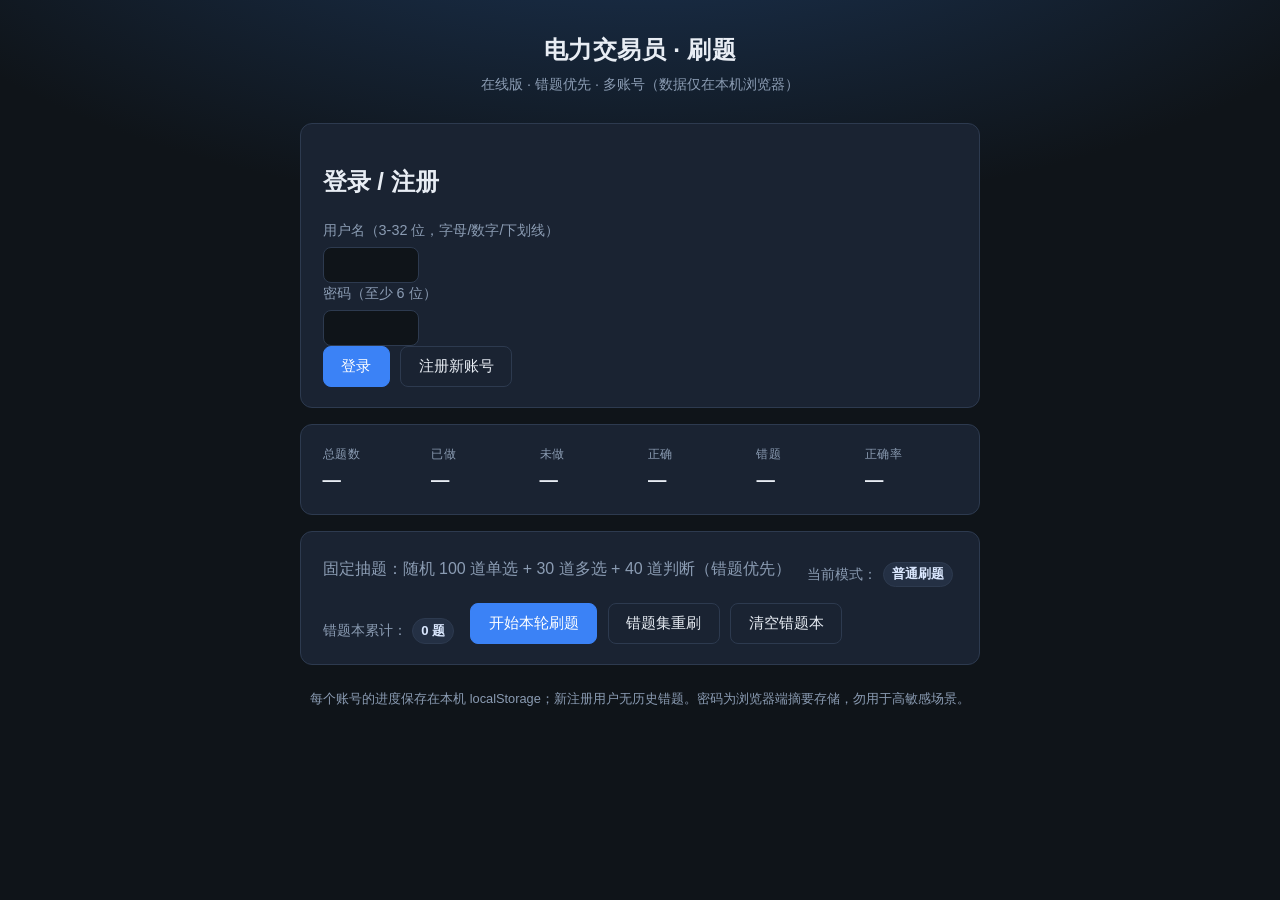
==== docs/index.html @ aa722d51 "修复 Pages 版 localStorage 无进度时 loadProgressMap 返回结构错误导致的 JS 崩溃。 Made-with: Cursor" ====
<!DOCTYPE html>
<html lang="zh-CN">
<head>
  <meta charset="UTF-8" />
  <meta name="viewport" content="width=device-width, initial-scale=1" />
  <title>电力交易员 · 刷题（在线版）</title>
  <link rel="stylesheet" href="./css/style.css?v=20260409c" />
</head>
<body>
  <div class="app">
    <header class="header">
      <h1>电力交易员 · 刷题</h1>
      <p class="subtitle">在线版 · 错题优先 · 多账号（数据仅在本机浏览器）</p>
      <p class="subtitle" id="whoami" hidden>当前用户：<strong id="whoami-name"></strong></p>
      <button type="button" class="btn ghost" id="btn-logout" hidden>退出登录</button>
    </header>

    <section class="panel" id="auth-panel">
      <h2>登录 / 注册</h2>
      <label class="field">
        用户名（3-32 位，字母/数字/下划线）
        <input type="text" id="auth-username" maxlength="32" autocomplete="username" />
      </label>
      <label class="field">
        密码（至少 6 位）
        <input type="password" id="auth-password" maxlength="64" autocomplete="current-password" />
      </label>
      <div class="actions">
        <button type="button" class="btn primary" id="btn-login">登录</button>
        <button type="button" class="btn" id="btn-register">注册新账号</button>
      </div>
    </section>

    <section class="panel stats" id="stats-panel" hidden>
      <div class="stat"><span class="label">总题数</span><strong id="st-total">—</strong></div>
      <div class="stat"><span class="label">已做</span><strong id="st-done">—</strong></div>
      <div class="stat"><span class="label">未做</span><strong id="st-undone">—</strong></div>
      <div class="stat"><span class="label">正确</span><strong id="st-correct">—</strong></div>
      <div class="stat"><span class="label">错题</span><strong id="st-wrong">—</strong></div>
      <div class="stat"><span class="label">正确率</span><strong id="st-rate">—</strong></div>
    </section>

    <p class="error" id="global-error" hidden></p>

    <section class="panel start-panel" id="start-panel" hidden>
      <p class="summary-line">固定抽题：随机 100 道单选 + 30 道多选 + 40 道判断（错题优先）</p>
      <p class="mode-line">当前模式：<span class="mode-tag" id="mode-tag">普通刷题</span></p>
      <p class="mode-line">错题本累计：<span class="mode-tag" id="wrong-book-count">0 题</span></p>
      <div class="actions">
        <button type="button" class="btn primary" id="btn-start">开始本轮刷题</button>
        <button type="button" class="btn" id="btn-start-wrong">错题集重刷</button>
        <button type="button" class="btn ghost" id="btn-clear-wrong-book">清空错题本</button>
      </div>
    </section>

    <section class="panel quiz-panel" id="quiz-panel" hidden>
      <div class="quiz-head">
        <span id="quiz-progress">第 0 / 0 题</span>
        <span class="tag" id="q-status"></span>
      </div>
      <p class="q-meta"><span id="q-type-tag">—</span></p>
      <p class="q-hint" id="q-hint"></p>
      <article class="question" id="question-text"></article>
      <div class="choices" id="choices"></div>
      <button type="button" class="btn primary btn-confirm-multi" id="btn-confirm-multi" hidden>确认答案</button>
      <div class="feedback" id="feedback" hidden>
        <p id="feedback-msg"></p>
        <p class="explain" id="feedback-explain"></p>
      </div>
      <div class="actions">
        <button type="button" class="btn" id="btn-next" disabled>下一题</button>
        <button type="button" class="btn ghost" id="btn-abort">结束本轮</button>
      </div>
    </section>

    <section class="panel summary-panel" id="summary-panel" hidden>
      <h2>本轮结束</h2>
      <p class="summary-line">得分：<strong id="sum-score">0</strong> 分（每题 2 分）</p>
      <p class="summary-line">答对：<strong id="sum-correct">0</strong> 题</p>
      <button type="button" class="btn primary" id="btn-back">返回首页</button>
    </section>

    <footer class="footer">每个账号的进度保存在本机 localStorage；新注册用户无历史错题。密码为浏览器端摘要存储，勿用于高敏感场景。</footer>
  </div>
  <script src="./js/app.js?v=20260409c"></script>
</body>
</html>
---- docs/css/style.css ----
:root {
  --bg: #0f1419;
  --surface: #1a2332;
  --border: #2d3a4f;
  --text: #e8edf4;
  --muted: #8b9cb3;
  --accent: #3b82f6;
  --accent-hover: #2563eb;
  --success: #22c55e;
  --danger: #ef4444;
  --radius: 12px;
  font-family: "SF Pro Text", "PingFang SC", "Microsoft YaHei", sans-serif;
}

* {
  box-sizing: border-box;
}

body {
  margin: 0;
  min-height: 100vh;
  background: radial-gradient(ellipse 120% 80% at 50% -20%, #1e3a5f 0%, var(--bg) 55%);
  color: var(--text);
  line-height: 1.5;
}

.app {
  max-width: 720px;
  margin: 0 auto;
  padding: 2rem 1.25rem 3rem;
}

.header {
  text-align: center;
  margin-bottom: 1.75rem;
}

.header h1 {
  margin: 0;
  font-size: 1.5rem;
  font-weight: 600;
  letter-spacing: 0.02em;
}

.subtitle {
  margin: 0.35rem 0 0;
  color: var(--muted);
  font-size: 0.9rem;
}

.panel {
  background: var(--surface);
  border: 1px solid var(--border);
  border-radius: var(--radius);
  padding: 1.25rem 1.35rem;
  margin-bottom: 1rem;
}

.stats {
  display: grid;
  grid-template-columns: repeat(3, 1fr);
  gap: 0.75rem 1rem;
}

@media (min-width: 540px) {
  .stats {
    grid-template-columns: repeat(6, 1fr);
  }
}

.stat {
  display: flex;
  flex-direction: column;
  gap: 0.2rem;
}

.stat .label {
  font-size: 0.75rem;
  color: var(--muted);
  text-transform: uppercase;
  letter-spacing: 0.04em;
}

.stat strong {
  font-size: 1.15rem;
  font-variant-numeric: tabular-nums;
}

.start-panel {
  display: flex;
  flex-wrap: wrap;
  align-items: flex-end;
  gap: 1rem;
}

.field {
  display: flex;
  flex-direction: column;
  gap: 0.35rem;
  font-size: 0.9rem;
  color: var(--muted);
}

.field input {
  width: 6rem;
  padding: 0.5rem 0.65rem;
  border-radius: 8px;
  border: 1px solid var(--border);
  background: var(--bg);
  color: var(--text);
  font-size: 1rem;
}

.btn {
  padding: 0.55rem 1.1rem;
  border-radius: 8px;
  border: 1px solid var(--border);
  background: var(--surface);
  color: var(--text);
  font-size: 0.95rem;
  cursor: pointer;
  transition: background 0.15s, border-color 0.15s;
}

.btn:hover:not(:disabled) {
  background: #243044;
}

.btn:disabled {
  opacity: 0.45;
  cursor: not-allowed;
}

.btn.primary {
  background: var(--accent);
  border-color: var(--accent);
  color: #fff;
}

.btn.primary:hover:not(:disabled) {
  background: var(--accent-hover);
  border-color: var(--accent-hover);
}

.btn.ghost {
  background: transparent;
}

.quiz-head {
  display: flex;
  justify-content: space-between;
  align-items: center;
  margin-bottom: 1rem;
  font-size: 0.9rem;
  color: var(--muted);
}

.tag {
  font-size: 0.75rem;
  padding: 0.2rem 0.5rem;
  border-radius: 6px;
  background: #243044;
  color: var(--muted);
}

.question {
  white-space: pre-wrap;
  font-size: 0.95rem;
  line-height: 1.65;
  margin-bottom: 1.25rem;
  padding: 1rem;
  background: var(--bg);
  border-radius: 8px;
  border: 1px solid var(--border);
}

.choices {
  display: grid;
  grid-template-columns: repeat(2, 1fr);
  gap: 0.65rem;
  margin-bottom: 1rem;
}

@media (min-width: 480px) {
  .choices {
    grid-template-columns: repeat(4, 1fr);
  }
}

.choices.choices--multi {
  grid-template-columns: repeat(3, 1fr);
}

@media (min-width: 520px) {
  .choices.choices--multi {
    grid-template-columns: repeat(5, 1fr);
  }
}

.choice {
  padding: 0.75rem 0.5rem;
  border-radius: 8px;
  border: 1px solid var(--border);
  background: var(--bg);
  color: var(--text);
  font-size: 1rem;
  font-weight: 600;
  cursor: pointer;
  transition: border-color 0.15s, background 0.15s;
}

.choice:hover:not(:disabled) {
  border-color: var(--accent);
  background: #1a2740;
}

.choice:disabled {
  opacity: 0.5;
  cursor: not-allowed;
}

.choice.picked {
  border-color: var(--accent);
  background: #1e3a5f;
}

.choice.multi.active {
  border-color: var(--accent);
  background: #1e3a5f;
  box-shadow: 0 0 0 2px rgba(59, 130, 246, 0.35);
}

.choice.judge {
  grid-column: span 2;
  font-weight: 500;
}

@media (min-width: 480px) {
  .choice.judge {
    grid-column: span 1;
  }
}

.choices.choices--judge {
  grid-template-columns: 1fr 1fr;
}

.q-meta {
  margin: 0 0 0.35rem;
  font-size: 0.85rem;
  color: var(--muted);
}

#q-type-tag {
  font-weight: 600;
  color: var(--accent);
}

.q-hint {
  margin: 0 0 0.75rem;
  font-size: 0.82rem;
  color: var(--muted);
  line-height: 1.45;
}

.btn-confirm-multi {
  width: 100%;
  margin-bottom: 1rem;
}

.feedback {
  padding: 0.85rem 1rem;
  border-radius: 8px;
  margin-bottom: 1rem;
  border: 1px solid var(--border);
  font-size: 0.9rem;
}

.feedback.ok {
  border-color: rgba(34, 197, 94, 0.45);
  background: rgba(34, 197, 94, 0.08);
}

.feedback.bad {
  border-color: rgba(239, 68, 68, 0.45);
  background: rgba(239, 68, 68, 0.08);
}

.feedback .explain {
  margin: 0.5rem 0 0;
  color: var(--muted);
  white-space: pre-wrap;
}

.actions {
  display: flex;
  flex-wrap: wrap;
  gap: 0.65rem;
}

.summary-panel h2 {
  margin: 0 0 0.75rem;
  font-size: 1.15rem;
}

.summary-line {
  margin: 0.35rem 0;
  color: var(--muted);
}

.mode-line {
  margin: 0;
  color: var(--muted);
  font-size: 0.9rem;
}

.mode-tag {
  display: inline-block;
  margin-left: 0.35rem;
  padding: 0.12rem 0.5rem;
  border-radius: 999px;
  border: 1px solid var(--border);
  background: #243044;
  color: #dbe8ff;
  font-size: 0.82rem;
  font-weight: 600;
}

.summary-line strong {
  color: var(--text);
  font-size: 1.2rem;
}

.error {
  color: var(--danger);
  font-size: 0.9rem;
  margin: 0 0 1rem;
  padding: 0.65rem 0.85rem;
  border-radius: 8px;
  background: rgba(239, 68, 68, 0.1);
  border: 1px solid rgba(239, 68, 68, 0.35);
}

.footer {
  margin-top: 1.5rem;
  text-align: center;
  font-size: 0.8rem;
  color: var(--muted);
}

.footer code {
  font-size: 0.75rem;
  background: var(--surface);
  padding: 0.15rem 0.35rem;
  border-radius: 4px;
}
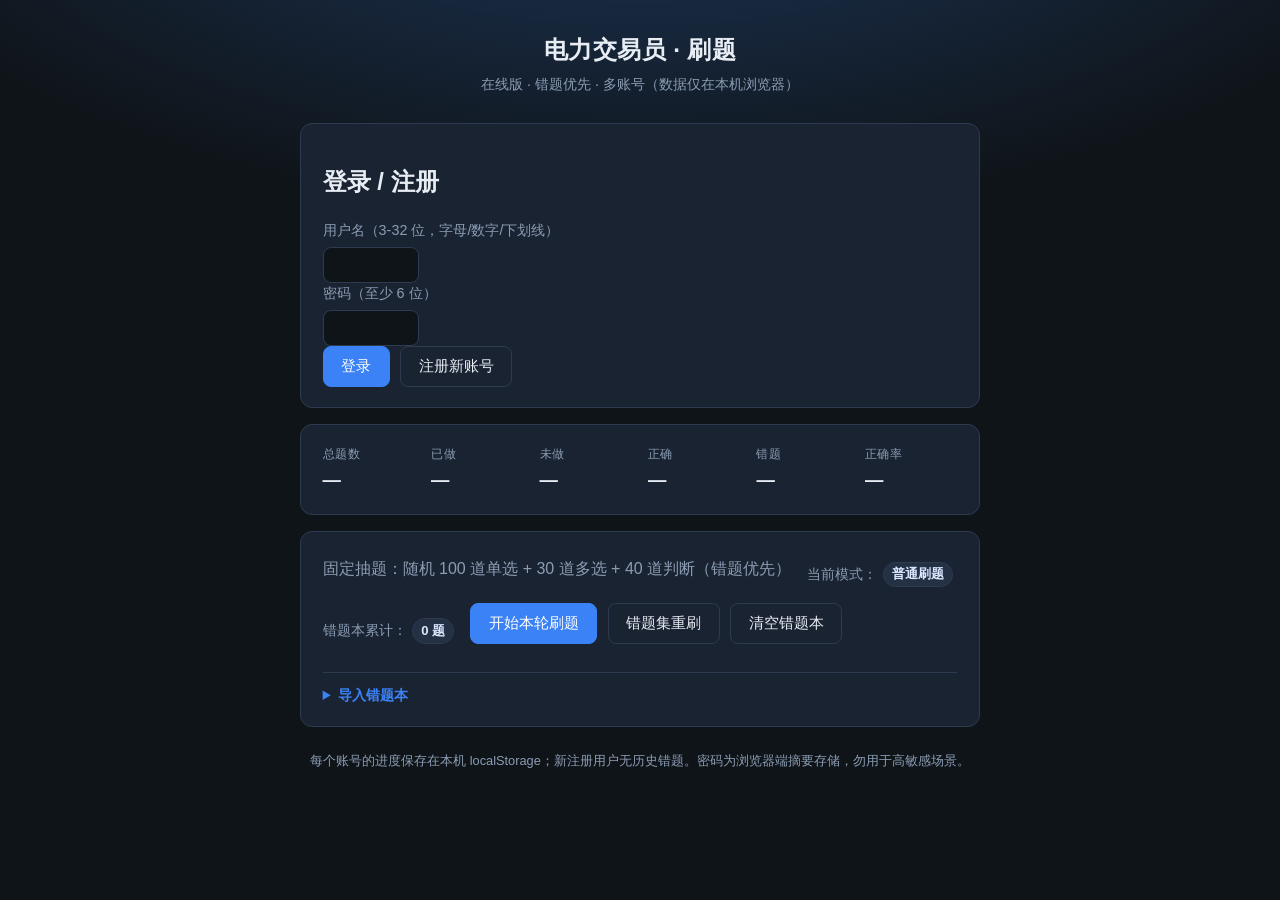
==== commit a09d0342: "Pages：新增错题本导入（CSV/粘贴，支持全库题号与内部索引）。 Made-with: Cursor" ====
--- a/docs/index.html
+++ b/docs/index.html
@@ -4,7 +4,7 @@
   <meta charset="UTF-8" />
   <meta name="viewport" content="width=device-width, initial-scale=1" />
   <title>电力交易员 · 刷题（在线版）</title>
-  <link rel="stylesheet" href="./css/style.css?v=20260409c" />
+  <link rel="stylesheet" href="./css/style.css?v=20260412b" />
 </head>
 <body>
   <div class="app">
@@ -51,6 +51,36 @@
         <button type="button" class="btn" id="btn-start-wrong">错题集重刷</button>
         <button type="button" class="btn ghost" id="btn-clear-wrong-book">清空错题本</button>
       </div>
+      <details class="import-wrong-book">
+        <summary>导入错题本</summary>
+        <p class="import-hint">
+          支持桌面版导出的 <code>wrong_book.csv</code>（含 <code>question_index</code> 列），或粘贴题号。
+          「全库题号」即界面上的「全库第 n 题」；「内部索引」与 CSV 里 <code>question_index</code> 一致（= 全库题号 − 1）。
+        </p>
+        <div class="import-options">
+          <label class="import-radio">
+            <input type="radio" name="import-wb-mode" value="bank" checked />
+            按全库题号解析（粘贴/无表头单列时）
+          </label>
+          <label class="import-radio">
+            <input type="radio" name="import-wb-mode" value="index" />
+            按内部索引解析
+          </label>
+          <label class="import-check">
+            <input type="checkbox" id="import-wb-merge" checked />
+            与现有错题本合并（取消勾选则替换）
+          </label>
+        </div>
+        <label class="field import-field">
+          选择文件（.csv / .txt）
+          <input type="file" id="import-wb-file" accept=".csv,.txt,text/plain" />
+        </label>
+        <label class="field import-field">
+          或粘贴内容（每行一题；支持区间如 <code>446-550</code>）
+          <textarea id="import-wb-text" rows="5" spellcheck="false" placeholder="446-550&#10;351&#10;352"></textarea>
+        </label>
+        <button type="button" class="btn" id="btn-import-wrong-book">执行导入</button>
+      </details>
     </section>
 
     <section class="panel quiz-panel" id="quiz-panel" hidden>
@@ -82,6 +112,6 @@
 
     <footer class="footer">每个账号的进度保存在本机 localStorage；新注册用户无历史错题。密码为浏览器端摘要存储，勿用于高敏感场景。</footer>
   </div>
-  <script src="./js/app.js?v=20260409c"></script>
+  <script src="./js/app.js?v=20260412b"></script>
 </body>
 </html>
--- a/docs/css/style.css
+++ b/docs/css/style.css
@@ -326,6 +326,69 @@
   font-weight: 600;
 }
 
+.import-wrong-book {
+  width: 100%;
+  margin-top: 0.75rem;
+  padding-top: 0.75rem;
+  border-top: 1px solid var(--border);
+}
+
+.import-wrong-book summary {
+  cursor: pointer;
+  color: var(--accent);
+  font-size: 0.9rem;
+  font-weight: 600;
+}
+
+.import-hint {
+  margin: 0.65rem 0;
+  font-size: 0.82rem;
+  color: var(--muted);
+  line-height: 1.5;
+}
+
+.import-hint code {
+  font-size: 0.78rem;
+  background: var(--bg);
+  padding: 0.1rem 0.3rem;
+  border-radius: 4px;
+}
+
+.import-options {
+  display: flex;
+  flex-direction: column;
+  gap: 0.4rem;
+  margin-bottom: 0.75rem;
+  font-size: 0.85rem;
+  color: var(--muted);
+}
+
+.import-radio,
+.import-check {
+  display: flex;
+  align-items: center;
+  gap: 0.4rem;
+  cursor: pointer;
+}
+
+.import-field textarea {
+  width: 100%;
+  min-height: 5rem;
+  padding: 0.5rem 0.65rem;
+  border-radius: 8px;
+  border: 1px solid var(--border);
+  background: var(--bg);
+  color: var(--text);
+  font-size: 0.85rem;
+  font-family: ui-monospace, monospace;
+  resize: vertical;
+}
+
+#import-wb-file {
+  font-size: 0.85rem;
+  color: var(--muted);
+}
+
 .summary-line strong {
   color: var(--text);
   font-size: 1.2rem;
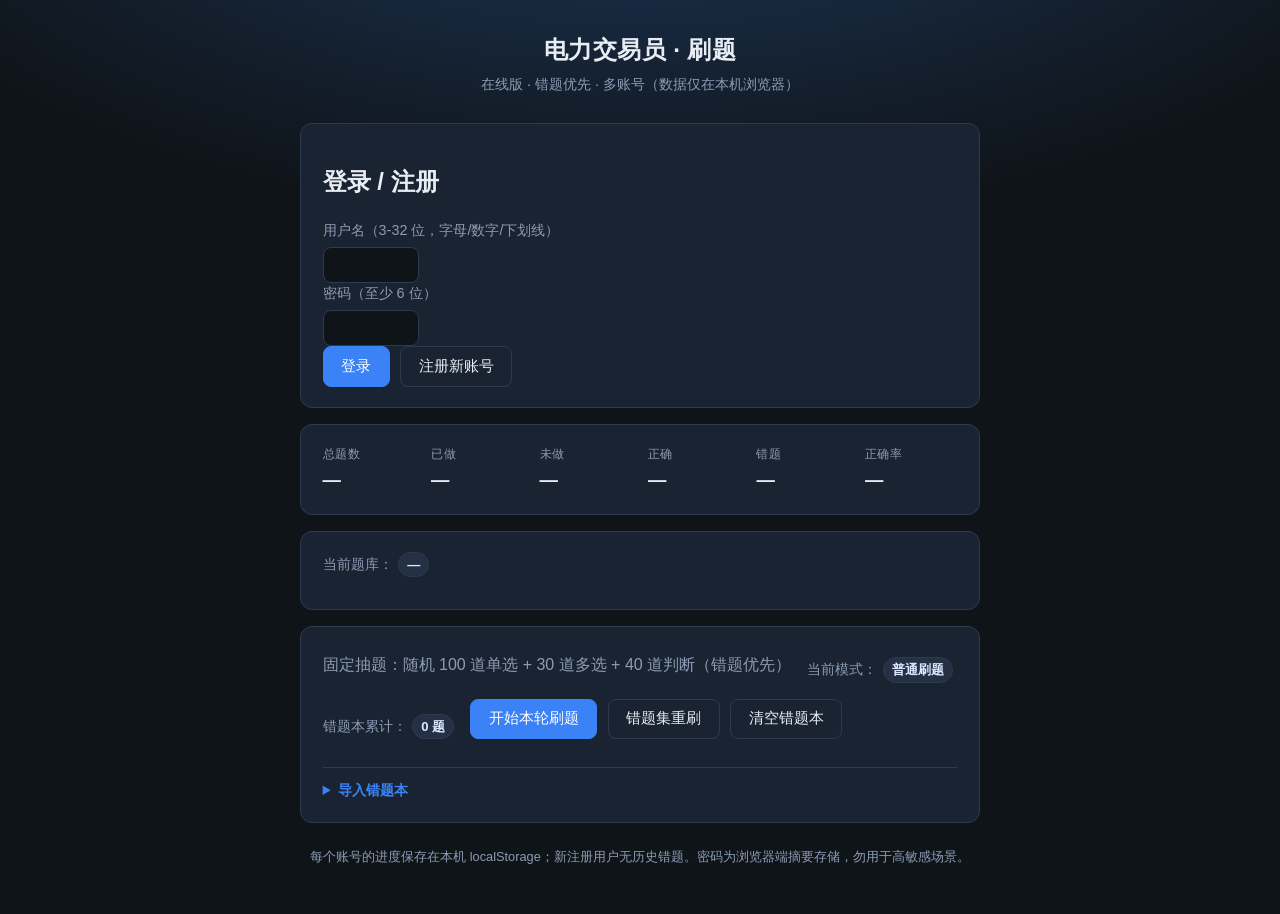
==== commit 3b6cd481: "新增电力交易员二级/三级样卷题库，并支持在网页中切换；同步 GitHub Pages 数据与 Render 部署配置。 Co-authored-by: Cursor <cursoragent@curs" ====
--- a/docs/index.html
+++ b/docs/index.html
@@ -4,7 +4,7 @@
   <meta charset="UTF-8" />
   <meta name="viewport" content="width=device-width, initial-scale=1" />
   <title>电力交易员 · 刷题（在线版）</title>
-  <link rel="stylesheet" href="./css/style.css?v=20260412b" />
+  <link rel="stylesheet" href="./css/style.css?v=20260820" />
 </head>
 <body>
   <div class="app">
@@ -38,6 +38,11 @@
       <div class="stat"><span class="label">正确</span><strong id="st-correct">—</strong></div>
       <div class="stat"><span class="label">错题</span><strong id="st-wrong">—</strong></div>
       <div class="stat"><span class="label">正确率</span><strong id="st-rate">—</strong></div>
+    </section>
+
+    <section class="panel bank-panel" id="bank-panel" hidden>
+      <p class="mode-line">当前题库：<span class="mode-tag" id="bank-name">—</span></p>
+      <div class="bank-list" id="bank-list"></div>
     </section>
 
     <p class="error" id="global-error" hidden></p>
@@ -112,6 +117,6 @@
 
     <footer class="footer">每个账号的进度保存在本机 localStorage；新注册用户无历史错题。密码为浏览器端摘要存储，勿用于高敏感场景。</footer>
   </div>
-  <script src="./js/app.js?v=20260412b"></script>
+  <script src="./js/app.js?v=20260820"></script>
 </body>
 </html>
--- a/docs/css/style.css
+++ b/docs/css/style.css
@@ -93,6 +93,22 @@
   gap: 1rem;
 }
 
+.bank-panel {
+  display: flex;
+  flex-direction: column;
+  gap: 0.75rem;
+}
+
+.bank-list {
+  display: flex;
+  flex-wrap: wrap;
+  gap: 0.5rem;
+}
+
+.bank-btn {
+  font-size: 0.88rem;
+}
+
 .field {
   display: flex;
   flex-direction: column;
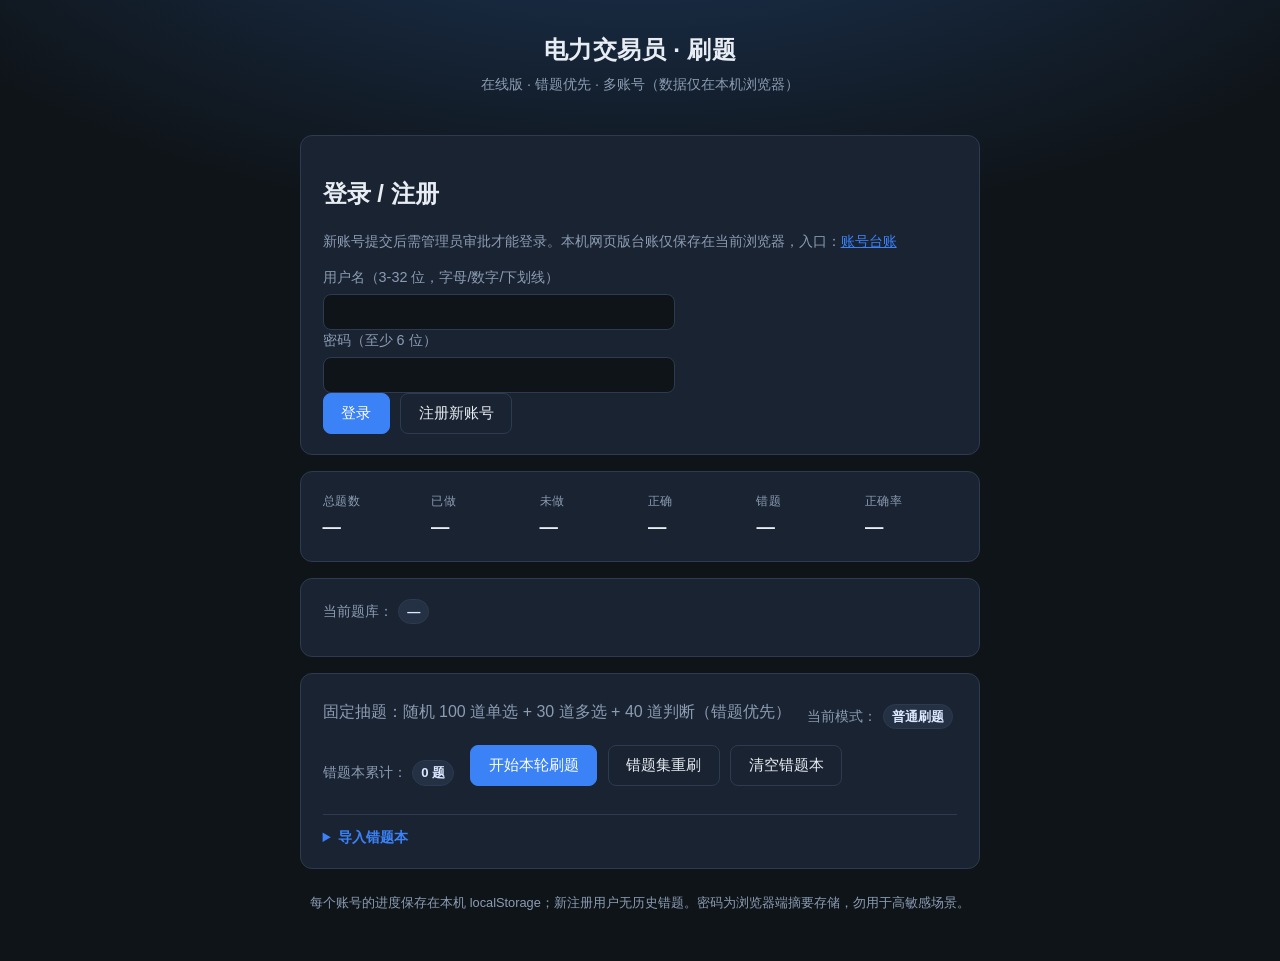
==== commit 9e3e1230: "新增账号密码台账，注册需管理员审批通过后才能登录。 Co-authored-by: Cursor <cursoragent@cursor.com>" ====
--- a/docs/index.html
+++ b/docs/index.html
@@ -4,7 +4,7 @@
   <meta charset="UTF-8" />
   <meta name="viewport" content="width=device-width, initial-scale=1" />
   <title>电力交易员 · 刷题（在线版）</title>
-  <link rel="stylesheet" href="./css/style.css?v=20260820" />
+  <link rel="stylesheet" href="./css/style.css?v=20260820c" />
 </head>
 <body>
   <div class="app">
@@ -12,11 +12,15 @@
       <h1>电力交易员 · 刷题</h1>
       <p class="subtitle">在线版 · 错题优先 · 多账号（数据仅在本机浏览器）</p>
       <p class="subtitle" id="whoami" hidden>当前用户：<strong id="whoami-name"></strong></p>
-      <button type="button" class="btn ghost" id="btn-logout" hidden>退出登录</button>
+      <div class="actions header-actions">
+        <a class="btn ghost" id="btn-admin" href="./admin.html" hidden>账号台账</a>
+        <button type="button" class="btn ghost" id="btn-logout" hidden>退出登录</button>
+      </div>
     </header>
 
     <section class="panel" id="auth-panel">
       <h2>登录 / 注册</h2>
+      <p class="auth-hint">新账号提交后需管理员审批才能登录。本机网页版台账仅保存在当前浏览器，入口：<a href="./admin.html">账号台账</a></p>
       <label class="field">
         用户名（3-32 位，字母/数字/下划线）
         <input type="text" id="auth-username" maxlength="32" autocomplete="username" />
@@ -46,6 +50,7 @@
     </section>
 
     <p class="error" id="global-error" hidden></p>
+    <p class="notice" id="global-notice" hidden></p>
 
     <section class="panel start-panel" id="start-panel" hidden>
       <p class="summary-line">固定抽题：随机 100 道单选 + 30 道多选 + 40 道判断（错题优先）</p>
@@ -117,6 +122,6 @@
 
     <footer class="footer">每个账号的进度保存在本机 localStorage；新注册用户无历史错题。密码为浏览器端摘要存储，勿用于高敏感场景。</footer>
   </div>
-  <script src="./js/app.js?v=20260820"></script>
+  <script src="./js/app.js?v=20260820c"></script>
 </body>
 </html>
--- a/docs/css/style.css
+++ b/docs/css/style.css
@@ -30,6 +30,15 @@
   padding: 2rem 1.25rem 3rem;
 }
 
+.app--wide {
+  max-width: 1100px;
+}
+
+.header-actions {
+  justify-content: center;
+  margin-top: 0.75rem;
+}
+
 .header {
   text-align: center;
   margin-bottom: 1.75rem;
@@ -118,13 +127,25 @@
 }
 
 .field input {
-  width: 6rem;
+  width: 100%;
+  max-width: 22rem;
   padding: 0.5rem 0.65rem;
   border-radius: 8px;
   border: 1px solid var(--border);
   background: var(--bg);
   color: var(--text);
   font-size: 1rem;
+}
+
+.auth-hint {
+  margin: 0 0 0.9rem;
+  font-size: 0.85rem;
+  color: var(--muted);
+  line-height: 1.5;
+}
+
+.auth-hint a {
+  color: var(--accent);
 }
 
 .btn {
@@ -420,6 +441,81 @@
   border: 1px solid rgba(239, 68, 68, 0.35);
 }
 
+.notice {
+  color: #86efac;
+  font-size: 0.9rem;
+  margin: 0 0 1rem;
+  padding: 0.65rem 0.85rem;
+  border-radius: 8px;
+  background: rgba(34, 197, 94, 0.1);
+  border: 1px solid rgba(34, 197, 94, 0.35);
+}
+
+.ledger-toolbar {
+  display: flex;
+  flex-wrap: wrap;
+  align-items: center;
+  justify-content: space-between;
+  gap: 0.75rem;
+  margin-bottom: 0.85rem;
+}
+
+.table-wrap {
+  overflow-x: auto;
+}
+
+.ledger-table {
+  width: 100%;
+  border-collapse: collapse;
+  font-size: 0.88rem;
+}
+
+.ledger-table th,
+.ledger-table td {
+  border-bottom: 1px solid var(--border);
+  padding: 0.55rem 0.45rem;
+  text-align: left;
+  vertical-align: middle;
+}
+
+.ledger-table th {
+  color: var(--muted);
+  font-weight: 600;
+  font-size: 0.78rem;
+}
+
+.password-cell {
+  font-family: ui-monospace, SFMono-Regular, Menlo, Consolas, monospace;
+  font-size: 0.82rem;
+  word-break: break-all;
+}
+
+.ledger-actions {
+  display: flex;
+  flex-wrap: wrap;
+  gap: 0.35rem;
+}
+
+.btn-sm {
+  padding: 0.28rem 0.65rem;
+  font-size: 0.8rem;
+}
+
+.status-pending {
+  color: #fbbf24;
+  font-weight: 600;
+}
+
+.status-approved {
+  color: var(--success);
+  font-weight: 600;
+}
+
+.status-rejected {
+  color: var(--danger);
+  font-weight: 600;
+}
+
 .footer {
   margin-top: 1.5rem;
   text-align: center;
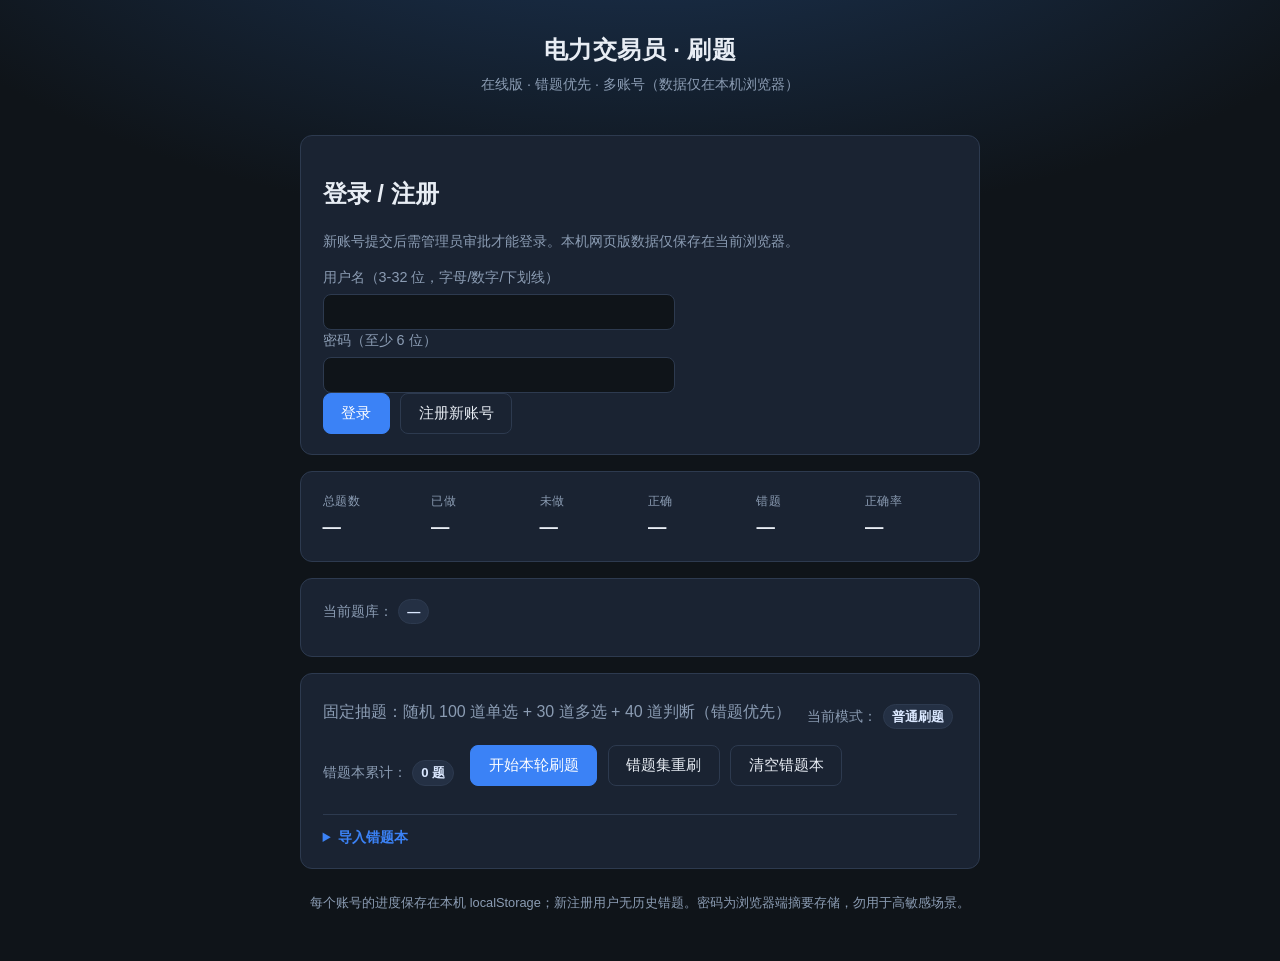
==== commit 9be0ef20: "移除公开文档与页面中的管理员登录说明，避免默认账号密码进入 GitHub。 Co-authored-by: Cursor <cursoragent@cursor.com>" ====
--- a/docs/index.html
+++ b/docs/index.html
@@ -20,7 +20,7 @@
 
     <section class="panel" id="auth-panel">
       <h2>登录 / 注册</h2>
-      <p class="auth-hint">新账号提交后需管理员审批才能登录。本机网页版台账仅保存在当前浏览器，入口：<a href="./admin.html">账号台账</a></p>
+      <p class="auth-hint">新账号提交后需管理员审批才能登录。本机网页版数据仅保存在当前浏览器。</p>
       <label class="field">
         用户名（3-32 位，字母/数字/下划线）
         <input type="text" id="auth-username" maxlength="32" autocomplete="username" />
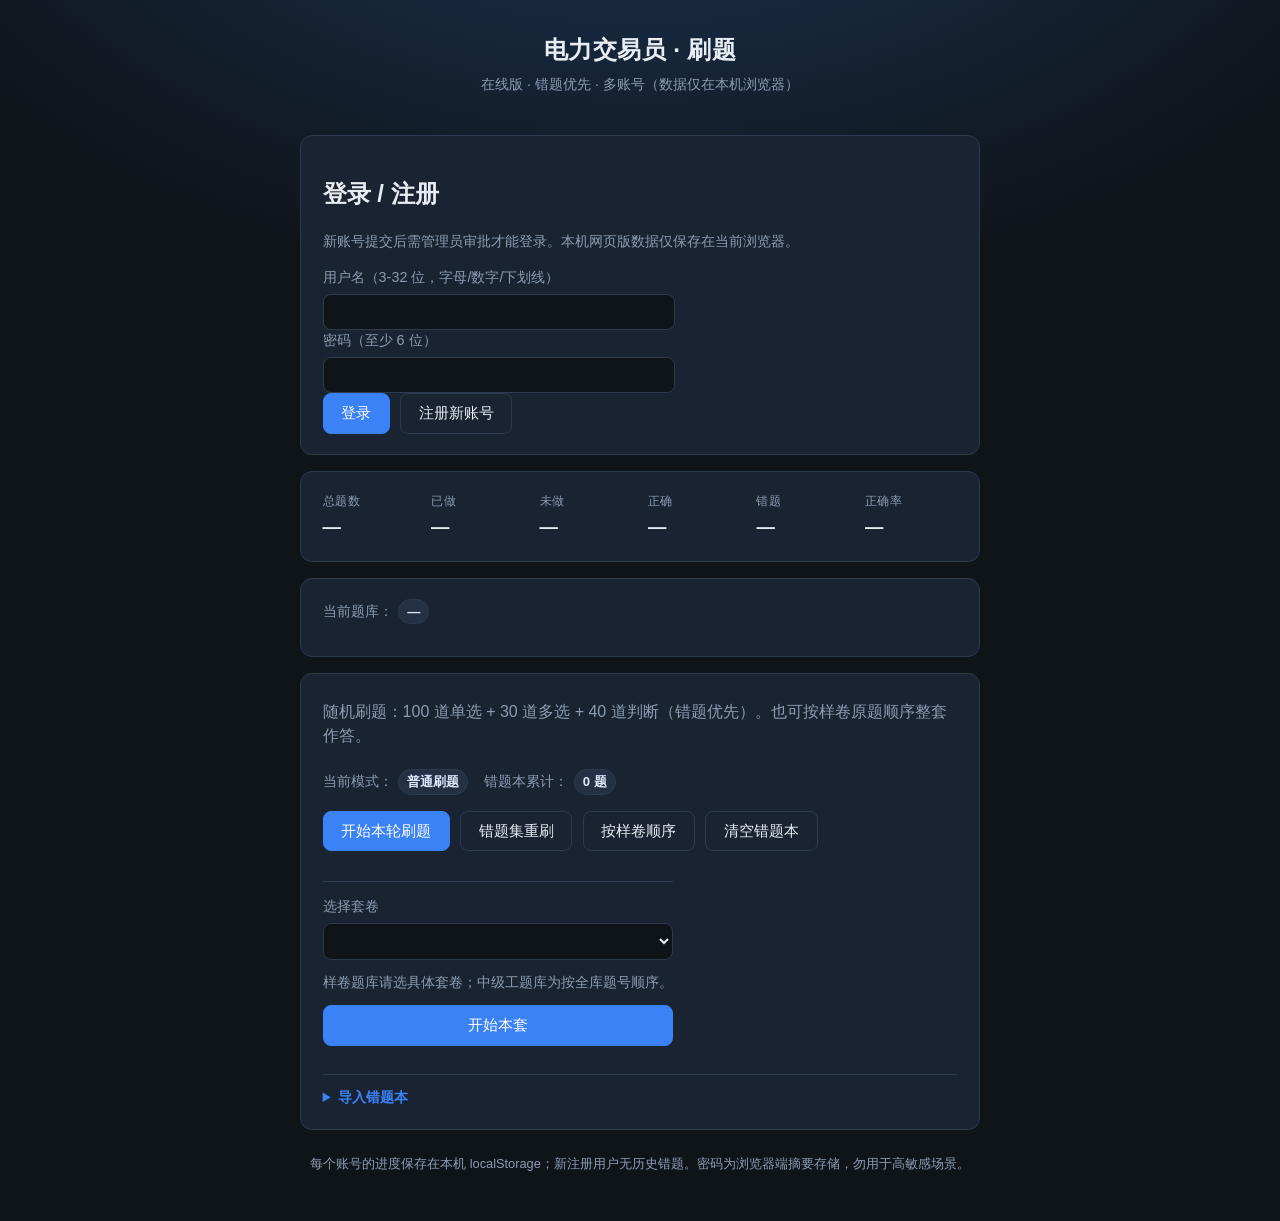
==== commit a5b4a7be: "新增按样卷原题顺序刷题，可选具体套卷且不打乱现有题号与进度。 Co-authored-by: Cursor <cursoragent@cursor.com>" ====
--- a/docs/index.html
+++ b/docs/index.html
@@ -4,7 +4,7 @@
   <meta charset="UTF-8" />
   <meta name="viewport" content="width=device-width, initial-scale=1" />
   <title>电力交易员 · 刷题（在线版）</title>
-  <link rel="stylesheet" href="./css/style.css?v=20260820c" />
+  <link rel="stylesheet" href="./css/style.css?v=20260820d" />
 </head>
 <body>
   <div class="app">
@@ -53,13 +53,22 @@
     <p class="notice" id="global-notice" hidden></p>
 
     <section class="panel start-panel" id="start-panel" hidden>
-      <p class="summary-line">固定抽题：随机 100 道单选 + 30 道多选 + 40 道判断（错题优先）</p>
+      <p class="summary-line">随机刷题：100 道单选 + 30 道多选 + 40 道判断（错题优先）。也可按样卷原题顺序整套作答。</p>
       <p class="mode-line">当前模式：<span class="mode-tag" id="mode-tag">普通刷题</span></p>
       <p class="mode-line">错题本累计：<span class="mode-tag" id="wrong-book-count">0 题</span></p>
       <div class="actions">
         <button type="button" class="btn primary" id="btn-start">开始本轮刷题</button>
         <button type="button" class="btn" id="btn-start-wrong">错题集重刷</button>
+        <button type="button" class="btn" id="btn-start-paper">按样卷顺序</button>
         <button type="button" class="btn ghost" id="btn-clear-wrong-book">清空错题本</button>
+      </div>
+      <div class="paper-picker" id="paper-picker" hidden>
+        <label class="field">
+          选择套卷
+          <select id="paper-select"></select>
+        </label>
+        <p class="mode-line" id="paper-hint">样卷题库请选具体套卷；中级工题库为按全库题号顺序。</p>
+        <button type="button" class="btn primary" id="btn-paper-go">开始本套</button>
       </div>
       <details class="import-wrong-book">
         <summary>导入错题本</summary>
@@ -122,6 +131,6 @@
 
     <footer class="footer">每个账号的进度保存在本机 localStorage；新注册用户无历史错题。密码为浏览器端摘要存储，勿用于高敏感场景。</footer>
   </div>
-  <script src="./js/app.js?v=20260820c"></script>
+  <script src="./js/app.js?v=20260820d"></script>
 </body>
 </html>
--- a/docs/css/style.css
+++ b/docs/css/style.css
@@ -137,6 +137,30 @@
   font-size: 1rem;
 }
 
+.field select {
+  width: 100%;
+  max-width: 100%;
+  padding: 0.5rem 0.65rem;
+  border-radius: 8px;
+  border: 1px solid var(--border);
+  background: var(--bg);
+  color: var(--text);
+  font-size: 1rem;
+}
+
+.paper-picker {
+  margin-top: 0.85rem;
+  padding-top: 0.85rem;
+  border-top: 1px solid var(--border);
+  display: flex;
+  flex-direction: column;
+  gap: 0.75rem;
+}
+
+.paper-picker .field {
+  max-width: none;
+}
+
 .auth-hint {
   margin: 0 0 0.9rem;
   font-size: 0.85rem;
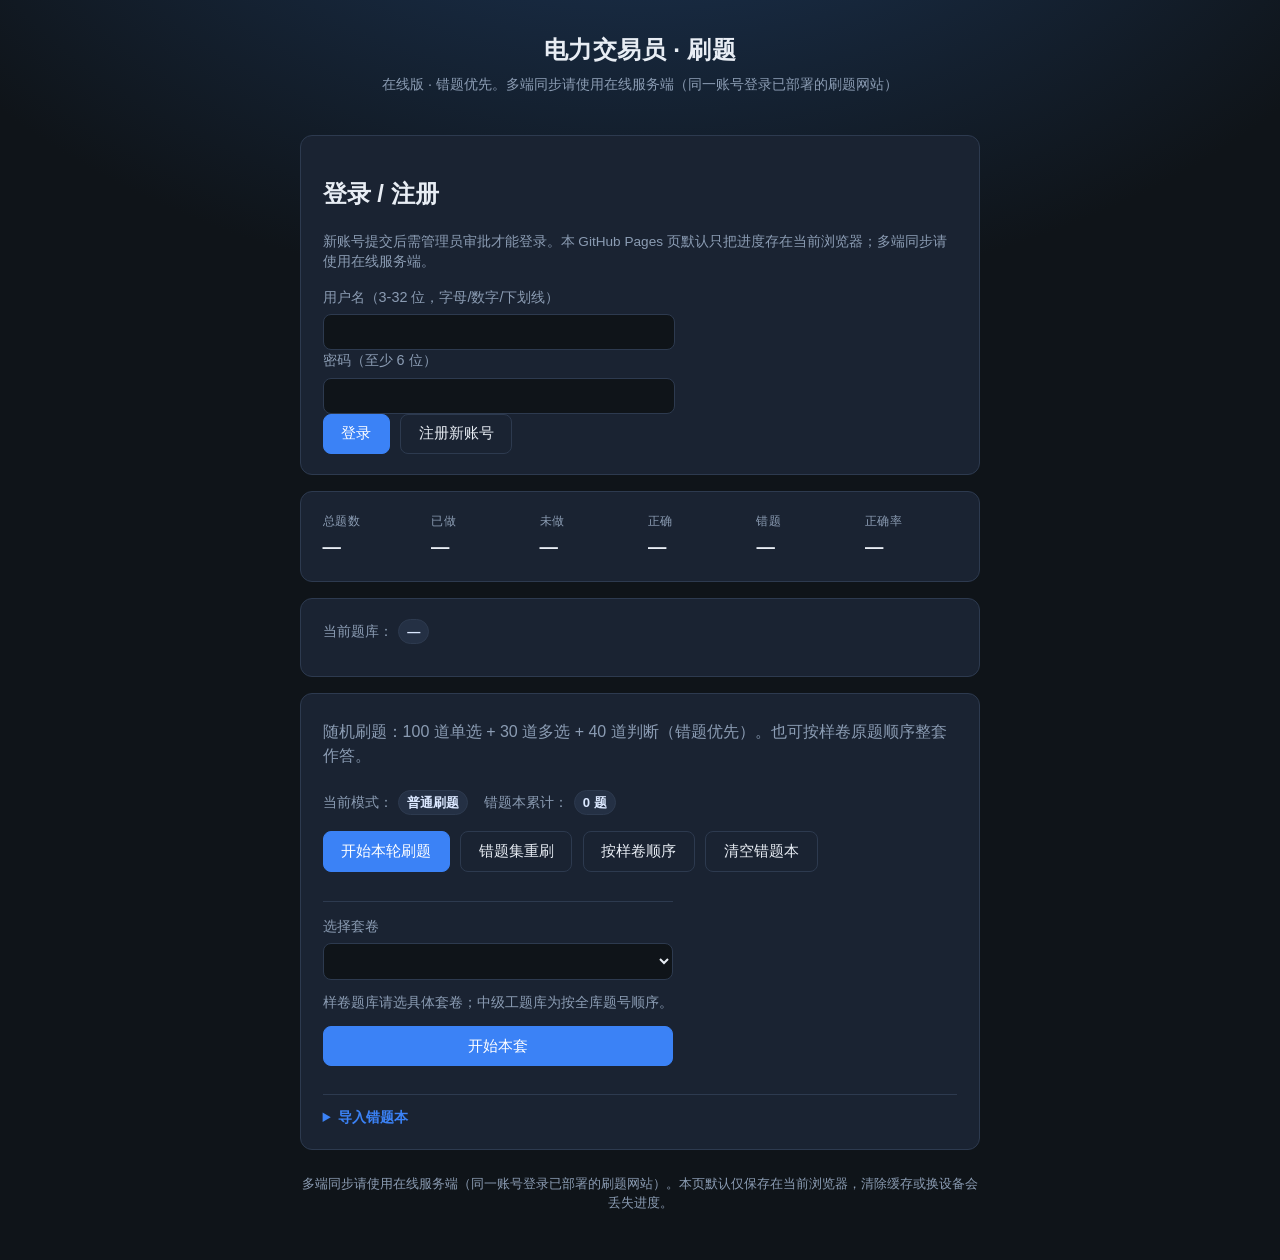
==== commit 4f103c9f: "关页与换设备不再丢进度：答题立即落盘，关闭页面前用 keepalive/beacon 补交，登录从服务器 CSV 恢复。" ====
--- a/docs/index.html
+++ b/docs/index.html
@@ -10,7 +10,7 @@
   <div class="app">
     <header class="header">
       <h1>电力交易员 · 刷题</h1>
-      <p class="subtitle">在线版 · 错题优先 · 多账号（数据仅在本机浏览器）</p>
+      <p class="subtitle">在线版 · 错题优先。多端同步请使用在线服务端（同一账号登录已部署的刷题网站）</p>
       <p class="subtitle" id="whoami" hidden>当前用户：<strong id="whoami-name"></strong></p>
       <div class="actions header-actions">
         <a class="btn ghost" id="btn-admin" href="./admin.html" hidden>账号台账</a>
@@ -20,7 +20,7 @@
 
     <section class="panel" id="auth-panel">
       <h2>登录 / 注册</h2>
-      <p class="auth-hint">新账号提交后需管理员审批才能登录。本机网页版数据仅保存在当前浏览器。</p>
+      <p class="auth-hint">新账号提交后需管理员审批才能登录。本 GitHub Pages 页默认只把进度存在当前浏览器；多端同步请使用在线服务端。</p>
       <label class="field">
         用户名（3-32 位，字母/数字/下划线）
         <input type="text" id="auth-username" maxlength="32" autocomplete="username" />
@@ -129,8 +129,9 @@
       <button type="button" class="btn primary" id="btn-back">返回首页</button>
     </section>
 
-    <footer class="footer">每个账号的进度保存在本机 localStorage；新注册用户无历史错题。密码为浏览器端摘要存储，勿用于高敏感场景。</footer>
+    <footer class="footer" id="sync-footer">多端同步请使用在线服务端（同一账号登录已部署的刷题网站）。本页默认仅保存在当前浏览器，清除缓存或换设备会丢失进度。</footer>
   </div>
-  <script src="./js/app.js?v=20260820d"></script>
+  <script src="./config.js"></script>
+  <script src="./js/app.js?v=20260821a"></script>
 </body>
 </html>
